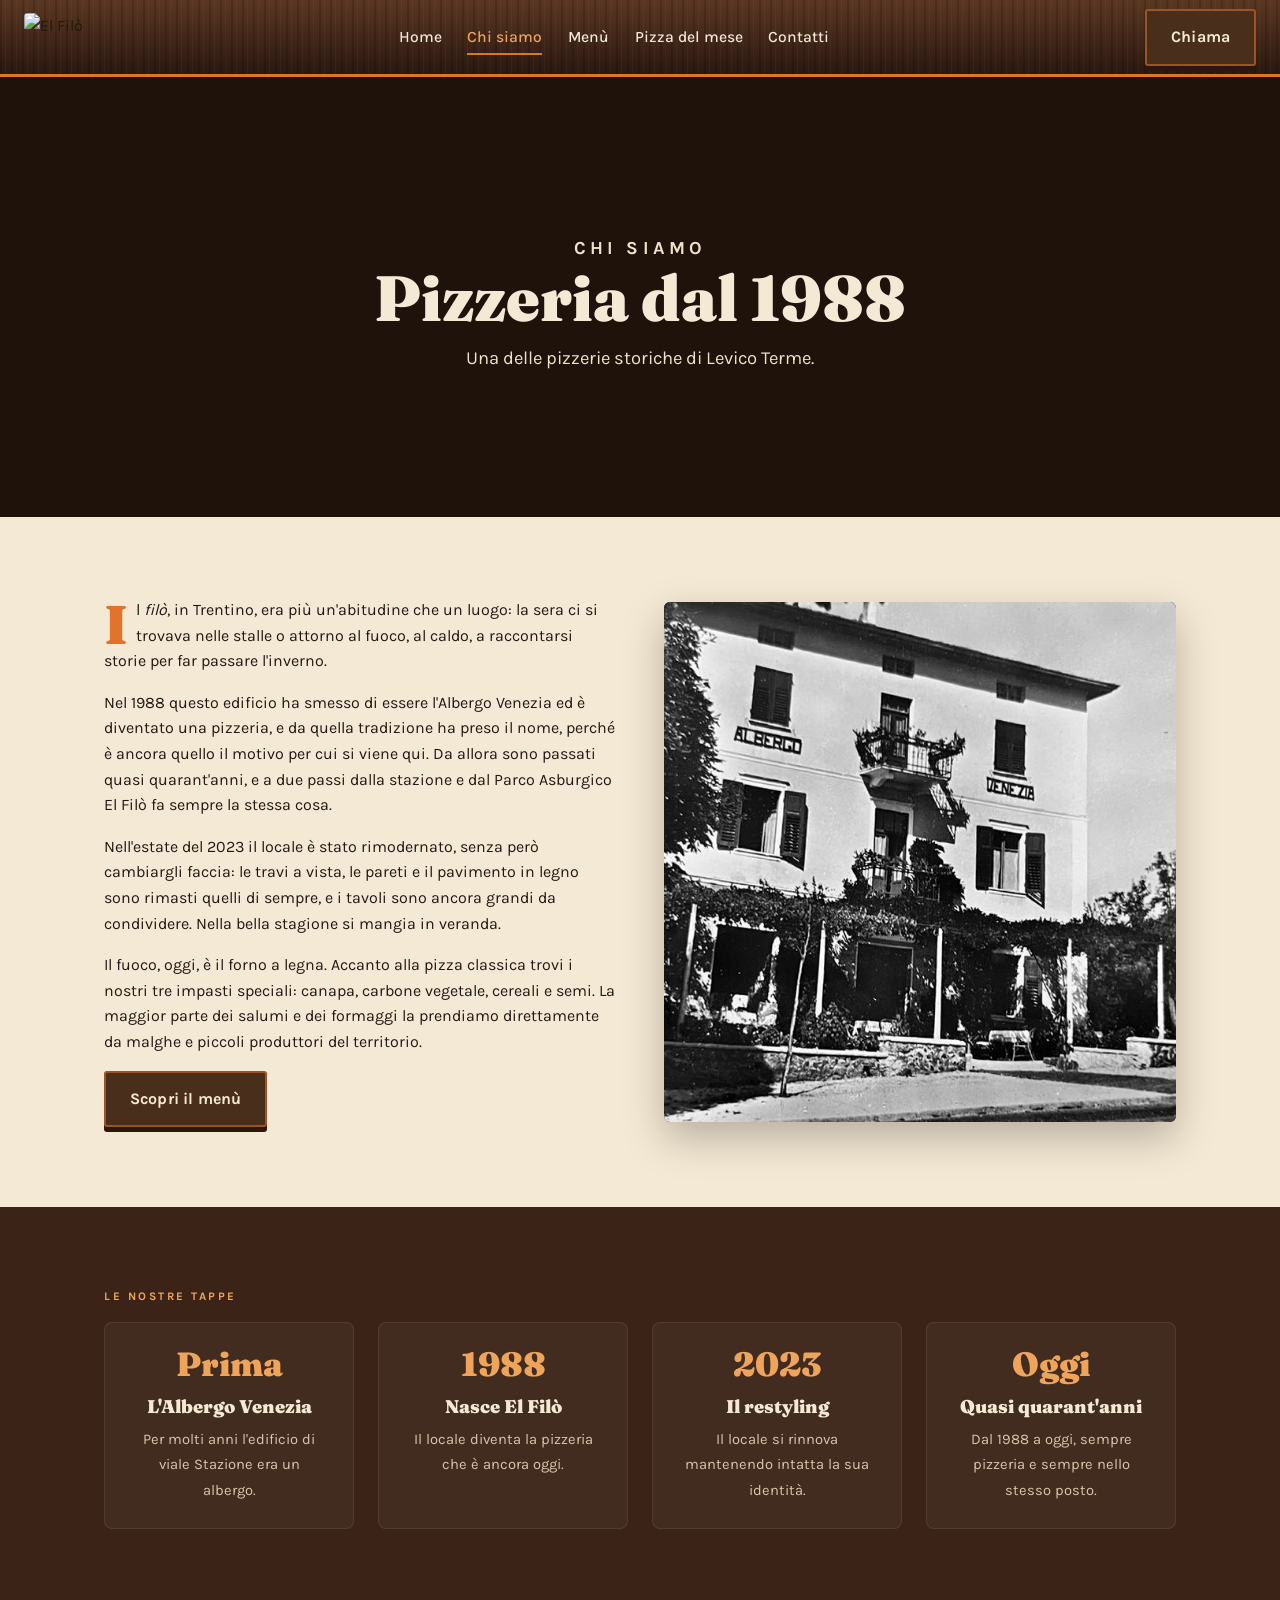
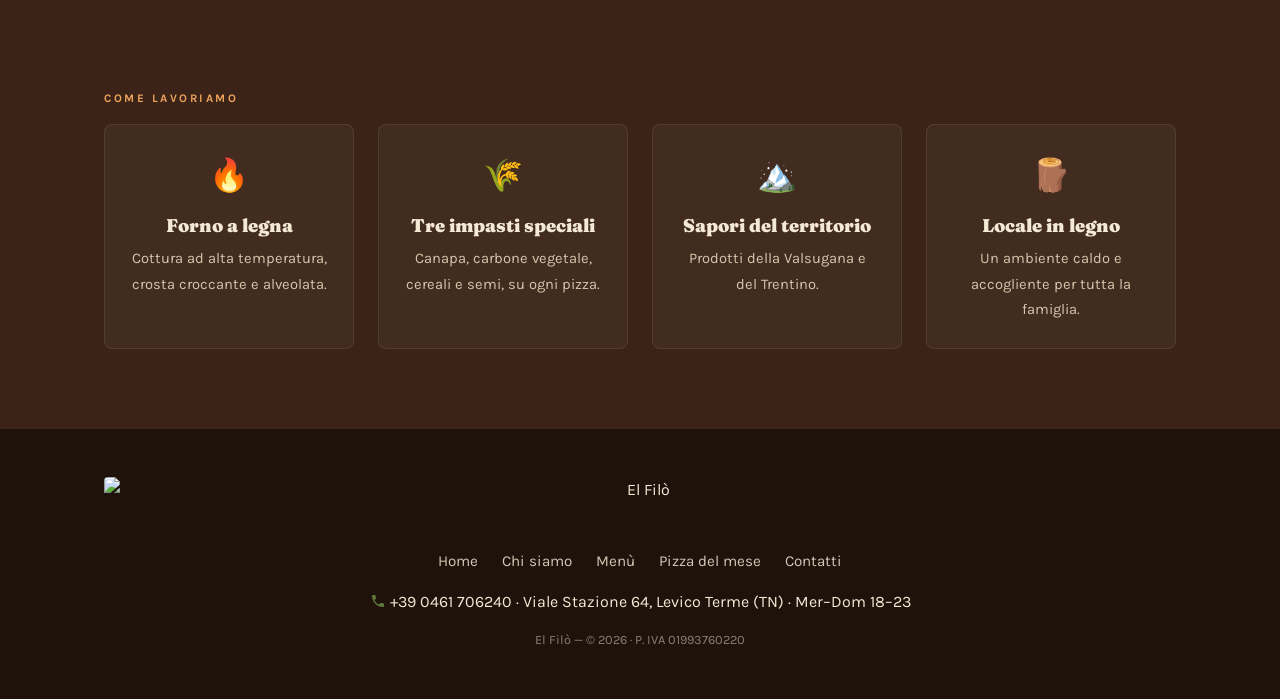
==== chi-siamo/index.html @ 8a780c8b "Indirizzi in cartelle, font in casa, mappa su richiesta Prepara il passaggio sul dominio elfilolevic" ====
<!DOCTYPE html>
<html lang="it">
<head>
<meta charset="UTF-8">
<meta name="viewport" content="width=device-width, initial-scale=1.0">
<title>Chi siamo — El Filò, pizzeria a Levico Terme</title>
<meta name="description" content="La storia di El Filò: prima era l'Albergo Venezia, dal 1988 è una pizzeria. Una delle pizzerie storiche di Levico Terme, forno a legna e locale tutto in legno.">
<link rel="icon" href="../images/logo.png">
<link rel="stylesheet" href="../styles.css">
</head>
<body>

<header>
  <div class="wood topbar">
    <a class="brand" href="../" aria-label="El Filò — home"><img src="../images/logo-big.jpg" alt="El Filò"></a>
    <nav class="main" id="menuNav">
      <a href="../">Home</a>
      <a href="../chi-siamo/" class="active">Chi siamo</a>
      <a href="../menu/">Menù</a>
      <a href="../pizza-del-mese/">Pizza del mese</a>
      <a href="../contatti/">Contatti</a>
    </nav>
    <div class="nav-tools">
      <a class="btn btn--fire" href="tel:+390461706240">Chiama</a>
      <button class="navtoggle" id="navToggle" aria-label="Apri menù" aria-expanded="false" aria-controls="menuNav">
        <span></span><span></span><span></span>
      </button>
    </div>
  </div>
</header>

<section class="pagehero" style="background:#1f120b url('../images/IMG_9890-scaled.jpg') center/cover no-repeat">
  <div class="wrap">
    <p class="eyebrow eyebrow--light">Chi siamo</p>
    <h1>Pizzeria dal 1988</h1>
    <p>Una delle pizzerie storiche di Levico Terme.</p>
  </div>
</section>

<section>
  <div class="wrap split">
    <div class="story reveal">
      <p class="drop">Il <em>filò</em>, in Trentino, era più un'abitudine che un luogo: la sera ci si trovava nelle stalle o attorno al fuoco, al caldo, a raccontarsi storie per far passare l'inverno.</p>
      <p>Nel 1988 questo edificio ha smesso di essere l'Albergo Venezia ed è diventato una pizzeria, e da quella tradizione ha preso il nome, perché è ancora quello il motivo per cui si viene qui. Da allora sono passati quasi quarant'anni, e a due passi dalla stazione e dal Parco Asburgico El Filò fa sempre la stessa cosa.</p>
      <p>Nell'estate del 2023 il locale è stato rimodernato, senza però cambiargli faccia: le travi a vista, le pareti e il pavimento in legno sono rimasti quelli di sempre, e i tavoli sono ancora grandi da condividere. Nella bella stagione si mangia in veranda.</p>
      <p>Il fuoco, oggi, è il forno a legna. Accanto alla pizza classica trovi i nostri tre impasti speciali: canapa, carbone vegetale, cereali e semi. La maggior parte dei salumi e dei formaggi la prendiamo direttamente da malghe e piccoli produttori del territorio.</p>
      <a class="btn btn--green" href="../menu/">Scopri il menù</a>
    </div>
    <div class="slideshow reveal">
      <img class="on" src="../images/albergo-venezia-storica.jpg" alt="L'Albergo Venezia, che occupava l'edificio prima del 1988">
      <img src="../images/IMG_9890-scaled.jpg" alt="La sala interna in legno di El Filò" loading="lazy">
      <img src="../images/IMG_9893-2-scaled.jpg" alt="La sala con il soppalco e le travi a vista" loading="lazy">
      <img src="../images/IMG_9925-2-scaled.jpg" alt="Tavoli apparecchiati sotto le travi di legno" loading="lazy">
      <img src="../images/IMG_9908-2-scaled.jpg" alt="Il bancone in legno di El Filò" loading="lazy">
      <img src="../images/IMG_9886-2-scaled.jpg" alt="L'ingresso di El Filò in viale Stazione" loading="lazy">
    </div>
  </div>
</section>

<section class="feature-strip">
  <div class="wrap">
    <p class="eyebrow eyebrow--light">Le nostre tappe</p>
    <div class="cards">
      <div class="fcard reveal"><div class="yr">Prima</div><b>L'Albergo Venezia</b><span>Per molti anni l'edificio di viale Stazione era un albergo.</span></div>
      <div class="fcard reveal"><div class="yr">1988</div><b>Nasce El Filò</b><span>Il locale diventa la pizzeria che è ancora oggi.</span></div>
      <div class="fcard reveal"><div class="yr">2023</div><b>Il restyling</b><span>Il locale si rinnova mantenendo intatta la sua identità.</span></div>
      <div class="fcard reveal"><div class="yr">Oggi</div><b>Quasi quarant'anni</b><span>Dal 1988 a oggi, sempre pizzeria e sempre nello stesso posto.</span></div>
    </div>
  </div>
</section>

<section class="feature-strip">
  <div class="wrap">
    <p class="eyebrow eyebrow--light">Come lavoriamo</p>
    <div class="cards">
      <div class="fcard reveal"><div class="ico">🔥</div><b>Forno a legna</b><span>Cottura ad alta temperatura, crosta croccante e alveolata.</span></div>
      <div class="fcard reveal"><div class="ico">🌾</div><b>Tre impasti speciali</b><span>Canapa, carbone vegetale, cereali e semi, su ogni pizza.</span></div>
      <div class="fcard reveal"><div class="ico">🏔️</div><b>Sapori del territorio</b><span>Prodotti della Valsugana e del Trentino.</span></div>
      <div class="fcard reveal"><div class="ico">🪵</div><b>Locale in legno</b><span>Un ambiente caldo e accogliente per tutta la famiglia.</span></div>
    </div>
  </div>
</section>

<footer>
  <div class="wrap">
    <img src="../images/logo-big.jpg" alt="El Filò">
    <nav class="fnav">
      <a href="../">Home</a><a href="../chi-siamo/">Chi siamo</a><a href="../menu/">Menù</a>
      <a href="../pizza-del-mese/">Pizza del mese</a><a href="../contatti/">Contatti</a>
    </nav>
    <p style="margin:.5rem 0 0"><span class="ic ic-phone"></span> +39 0461 706240 · Viale Stazione 64, Levico Terme (TN) · Mer–Dom 18–23</p>
    <p class="fine">El Filò — © 2026 · P. IVA 01993760220</p>
  </div>
</footer>

<script src="../app.js"></script>
</body>
</html>
---- styles.css ----
/* Font ospitati qui, non su Google: nessuna chiamata a terzi. */
/* Sottoinsiemi latin e latin-ext, gli unici che servono in italiano. */

@font-face {
  font-family: 'Caveat';
  font-style: normal;
  font-weight: 500;
  font-display: swap;
  src: url(fonts/caveat-500-normal-latin-ext.woff2) format('woff2');
  unicode-range: U+0100-02BA, U+02BD-02C5, U+02C7-02CC, U+02CE-02D7, U+02DD-02FF, U+0304, U+0308, U+0329, U+1D00-1DBF, U+1E00-1E9F, U+1EF2-1EFF, U+2020, U+20A0-20AB, U+20AD-20C0, U+2113, U+2C60-2C7F, U+A720-A7FF;
}
@font-face {
  font-family: 'Caveat';
  font-style: normal;
  font-weight: 500;
  font-display: swap;
  src: url(fonts/caveat-500-normal-latin.woff2) format('woff2');
  unicode-range: U+0000-00FF, U+0131, U+0152-0153, U+02BB-02BC, U+02C6, U+02DA, U+02DC, U+0304, U+0308, U+0329, U+2000-206F, U+20AC, U+2122, U+2191, U+2193, U+2212, U+2215, U+FEFF, U+FFFD;
}
@font-face {
  font-family: 'Caveat';
  font-style: normal;
  font-weight: 700;
  font-display: swap;
  src: url(fonts/caveat-500-normal-latin-ext.woff2) format('woff2');
  unicode-range: U+0100-02BA, U+02BD-02C5, U+02C7-02CC, U+02CE-02D7, U+02DD-02FF, U+0304, U+0308, U+0329, U+1D00-1DBF, U+1E00-1E9F, U+1EF2-1EFF, U+2020, U+20A0-20AB, U+20AD-20C0, U+2113, U+2C60-2C7F, U+A720-A7FF;
}
@font-face {
  font-family: 'Caveat';
  font-style: normal;
  font-weight: 700;
  font-display: swap;
  src: url(fonts/caveat-500-normal-latin.woff2) format('woff2');
  unicode-range: U+0000-00FF, U+0131, U+0152-0153, U+02BB-02BC, U+02C6, U+02DA, U+02DC, U+0304, U+0308, U+0329, U+2000-206F, U+20AC, U+2122, U+2191, U+2193, U+2212, U+2215, U+FEFF, U+FFFD;
}
@font-face {
  font-family: 'Fraunces';
  font-style: italic;
  font-weight: 500;
  font-display: swap;
  src: url(fonts/fraunces-500-italic-latin-ext.woff2) format('woff2');
  unicode-range: U+0100-02BA, U+02BD-02C5, U+02C7-02CC, U+02CE-02D7, U+02DD-02FF, U+0304, U+0308, U+0329, U+1D00-1DBF, U+1E00-1E9F, U+1EF2-1EFF, U+2020, U+20A0-20AB, U+20AD-20C0, U+2113, U+2C60-2C7F, U+A720-A7FF;
}
@font-face {
  font-family: 'Fraunces';
  font-style: italic;
  font-weight: 500;
  font-display: swap;
  src: url(fonts/fraunces-500-italic-latin.woff2) format('woff2');
  unicode-range: U+0000-00FF, U+0131, U+0152-0153, U+02BB-02BC, U+02C6, U+02DA, U+02DC, U+0304, U+0308, U+0329, U+2000-206F, U+20AC, U+2122, U+2191, U+2193, U+2212, U+2215, U+FEFF, U+FFFD;
}
@font-face {
  font-family: 'Fraunces';
  font-style: normal;
  font-weight: 400;
  font-display: swap;
  src: url(fonts/fraunces-400-normal-latin-ext.woff2) format('woff2');
  unicode-range: U+0100-02BA, U+02BD-02C5, U+02C7-02CC, U+02CE-02D7, U+02DD-02FF, U+0304, U+0308, U+0329, U+1D00-1DBF, U+1E00-1E9F, U+1EF2-1EFF, U+2020, U+20A0-20AB, U+20AD-20C0, U+2113, U+2C60-2C7F, U+A720-A7FF;
}
@font-face {
  font-family: 'Fraunces';
  font-style: normal;
  font-weight: 400;
  font-display: swap;
  src: url(fonts/fraunces-400-normal-latin.woff2) format('woff2');
  unicode-range: U+0000-00FF, U+0131, U+0152-0153, U+02BB-02BC, U+02C6, U+02DA, U+02DC, U+0304, U+0308, U+0329, U+2000-206F, U+20AC, U+2122, U+2191, U+2193, U+2212, U+2215, U+FEFF, U+FFFD;
}
@font-face {
  font-family: 'Fraunces';
  font-style: normal;
  font-weight: 600;
  font-display: swap;
  src: url(fonts/fraunces-400-normal-latin-ext.woff2) format('woff2');
  unicode-range: U+0100-02BA, U+02BD-02C5, U+02C7-02CC, U+02CE-02D7, U+02DD-02FF, U+0304, U+0308, U+0329, U+1D00-1DBF, U+1E00-1E9F, U+1EF2-1EFF, U+2020, U+20A0-20AB, U+20AD-20C0, U+2113, U+2C60-2C7F, U+A720-A7FF;
}
@font-face {
  font-family: 'Fraunces';
  font-style: normal;
  font-weight: 600;
  font-display: swap;
  src: url(fonts/fraunces-400-normal-latin.woff2) format('woff2');
  unicode-range: U+0000-00FF, U+0131, U+0152-0153, U+02BB-02BC, U+02C6, U+02DA, U+02DC, U+0304, U+0308, U+0329, U+2000-206F, U+20AC, U+2122, U+2191, U+2193, U+2212, U+2215, U+FEFF, U+FFFD;
}
@font-face {
  font-family: 'Fraunces';
  font-style: normal;
  font-weight: 900;
  font-display: swap;
  src: url(fonts/fraunces-400-normal-latin-ext.woff2) format('woff2');
  unicode-range: U+0100-02BA, U+02BD-02C5, U+02C7-02CC, U+02CE-02D7, U+02DD-02FF, U+0304, U+0308, U+0329, U+1D00-1DBF, U+1E00-1E9F, U+1EF2-1EFF, U+2020, U+20A0-20AB, U+20AD-20C0, U+2113, U+2C60-2C7F, U+A720-A7FF;
}
@font-face {
  font-family: 'Fraunces';
  font-style: normal;
  font-weight: 900;
  font-display: swap;
  src: url(fonts/fraunces-400-normal-latin.woff2) format('woff2');
  unicode-range: U+0000-00FF, U+0131, U+0152-0153, U+02BB-02BC, U+02C6, U+02DA, U+02DC, U+0304, U+0308, U+0329, U+2000-206F, U+20AC, U+2122, U+2191, U+2193, U+2212, U+2215, U+FEFF, U+FFFD;
}
@font-face {
  font-family: 'Karla';
  font-style: normal;
  font-weight: 400;
  font-display: swap;
  src: url(fonts/karla-400-normal-latin-ext.woff2) format('woff2');
  unicode-range: U+0100-02BA, U+02BD-02C5, U+02C7-02CC, U+02CE-02D7, U+02DD-02FF, U+0304, U+0308, U+0329, U+1D00-1DBF, U+1E00-1E9F, U+1EF2-1EFF, U+2020, U+20A0-20AB, U+20AD-20C0, U+2113, U+2C60-2C7F, U+A720-A7FF;
}
@font-face {
  font-family: 'Karla';
  font-style: normal;
  font-weight: 400;
  font-display: swap;
  src: url(fonts/karla-400-normal-latin.woff2) format('woff2');
  unicode-range: U+0000-00FF, U+0131, U+0152-0153, U+02BB-02BC, U+02C6, U+02DA, U+02DC, U+0304, U+0308, U+0329, U+2000-206F, U+20AC, U+2122, U+2191, U+2193, U+2212, U+2215, U+FEFF, U+FFFD;
}
@font-face {
  font-family: 'Karla';
  font-style: normal;
  font-weight: 500;
  font-display: swap;
  src: url(fonts/karla-400-normal-latin-ext.woff2) format('woff2');
  unicode-range: U+0100-02BA, U+02BD-02C5, U+02C7-02CC, U+02CE-02D7, U+02DD-02FF, U+0304, U+0308, U+0329, U+1D00-1DBF, U+1E00-1E9F, U+1EF2-1EFF, U+2020, U+20A0-20AB, U+20AD-20C0, U+2113, U+2C60-2C7F, U+A720-A7FF;
}
@font-face {
  font-family: 'Karla';
  font-style: normal;
  font-weight: 500;
  font-display: swap;
  src: url(fonts/karla-400-normal-latin.woff2) format('woff2');
  unicode-range: U+0000-00FF, U+0131, U+0152-0153, U+02BB-02BC, U+02C6, U+02DA, U+02DC, U+0304, U+0308, U+0329, U+2000-206F, U+20AC, U+2122, U+2191, U+2193, U+2212, U+2215, U+FEFF, U+FFFD;
}
@font-face {
  font-family: 'Karla';
  font-style: normal;
  font-weight: 700;
  font-display: swap;
  src: url(fonts/karla-400-normal-latin-ext.woff2) format('woff2');
  unicode-range: U+0100-02BA, U+02BD-02C5, U+02C7-02CC, U+02CE-02D7, U+02DD-02FF, U+0304, U+0308, U+0329, U+1D00-1DBF, U+1E00-1E9F, U+1EF2-1EFF, U+2020, U+20A0-20AB, U+20AD-20C0, U+2113, U+2C60-2C7F, U+A720-A7FF;
}
@font-face {
  font-family: 'Karla';
  font-style: normal;
  font-weight: 700;
  font-display: swap;
  src: url(fonts/karla-400-normal-latin.woff2) format('woff2');
  unicode-range: U+0000-00FF, U+0131, U+0152-0153, U+02BB-02BC, U+02C6, U+02DA, U+02DC, U+0304, U+0308, U+0329, U+2000-206F, U+20AC, U+2122, U+2191, U+2193, U+2212, U+2215, U+FEFF, U+FFFD;
}
/* ==========================================================================
   El Filò — foglio di stile condiviso (multi-pagina)
   Palette: marrone/legno ovunque · brace arancio come accento · verde SOLO sui bottoni
   ========================================================================== */
:root{
  --wood-950:#1F120B;
  --wood-900:#2A1810;
  --wood-800:#3B2417;
  --wood-700:#5A3722;   /* crosta */
  --wood-600:#7A4E2E;
  --ember:#E1732B;      /* brace / fuoco del forno */
  --ember-soft:#EFA45C;
  --green-btn:#3C4A2C;      /* verde bosco scuro — solo bottoni */
  --green-btn-h:#4C5D38;
  --btn:#4A2E1C;            /* marrone scuro — bottoni azione (Chiama/Menù/Prenota) */
  --btn-h:#5E3A22;
  --btn-sh:#2A1810;
  --green-ico:#5E7539;      /* verde bosco — icone (telefono, orari, luogo) */
  --cream:#F4E9D4;
  --cream-2:#EADCC0;
  --ink:#241812;
  --focus:#F6C177;

  --font-display:"Fraunces",Georgia,serif;
  --font-body:"Karla",system-ui,sans-serif;
  --font-hand:"Caveat",cursive;
  --maxw:1120px;
}

*{box-sizing:border-box}
html{scroll-behavior:smooth}
body{
  margin:0;font-family:var(--font-body);color:var(--ink);
  background:var(--cream);line-height:1.6;-webkit-font-smoothing:antialiased;
}
h1,h2,h3{font-family:var(--font-display);line-height:1.05;margin:0;font-weight:900}
p{margin:0 0 1rem}
a{color:inherit}
img{max-width:100%;display:block}
.wrap{max-width:var(--maxw);margin:0 auto;padding:0 1.5rem}
.eyebrow{font-weight:700;text-transform:uppercase;letter-spacing:.22em;font-size:.72rem;color:var(--ember);margin:0 0 1rem}
.eyebrow--light{color:var(--ember-soft)}

/* wood grain */
.wood{
  background-color:var(--wood-800);
  background-image:
    repeating-linear-gradient(90deg, rgba(0,0,0,.14) 0 2px, rgba(0,0,0,0) 2px 5px,
      rgba(255,255,255,.03) 5px 6px, rgba(0,0,0,0) 6px 11px),
    linear-gradient(180deg, var(--wood-700), var(--wood-900));
}

/* --- Buttons --- */
.btn{
  display:inline-flex;align-items:center;gap:.5rem;font-family:var(--font-body);font-weight:700;font-size:1rem;
  padding:.85rem 1.5rem;border-radius:3px;text-decoration:none;cursor:pointer;border:2px solid transparent;
  transition:transform .15s ease, background .2s ease, box-shadow .2s ease;letter-spacing:.01em;
}
/* Bottoni azione: marrone scuro uniforme, sottile bordo brace per staccare su legno e crema */
.btn--fire,.btn--green{background:var(--btn);color:var(--cream);border-color:rgba(225,115,43,.55);box-shadow:0 5px 0 var(--btn-sh)}
.btn--fire:hover,.btn--green:hover{transform:translateY(-2px);background:var(--btn-h);border-color:var(--ember);box-shadow:0 7px 0 var(--btn-sh)}
.btn--fire:active,.btn--green:active{transform:translateY(2px);box-shadow:0 2px 0 var(--btn-sh)}
.btn--ghost{background:transparent;color:var(--cream);border-color:rgba(244,233,212,.45)}
.btn--ghost:hover{border-color:var(--ember-soft);color:var(--ember-soft)}
a:focus-visible,button:focus-visible,summary:focus-visible{outline:3px solid var(--focus);outline-offset:3px}

/* --- Icone verde bosco (rimpiazzano le emoji colorate) --- */
.ic{display:inline-block;width:1em;height:1em;vertical-align:-.14em;flex:none;background:var(--green-ico);
  -webkit-mask:center/contain no-repeat;mask:center/contain no-repeat}
.ic-phone{-webkit-mask-image:url("data:image/svg+xml,%3Csvg xmlns='http://www.w3.org/2000/svg' viewBox='0 0 24 24'%3E%3Cpath d='M6.62 10.79c1.44 2.83 3.76 5.14 6.59 6.59l2.2-2.2c.27-.27.67-.36 1.02-.24 1.12.37 2.33.57 3.57.57.55 0 1 .45 1 1V20c0 .55-.45 1-1 1-9.39 0-17-7.61-17-17 0-.55.45-1 1-1h3.5c.55 0 1 .45 1 1 0 1.25.2 2.45.57 3.57.11.35.03.74-.25 1.02l-2.2 2.2z'/%3E%3C/svg%3E");mask-image:url("data:image/svg+xml,%3Csvg xmlns='http://www.w3.org/2000/svg' viewBox='0 0 24 24'%3E%3Cpath d='M6.62 10.79c1.44 2.83 3.76 5.14 6.59 6.59l2.2-2.2c.27-.27.67-.36 1.02-.24 1.12.37 2.33.57 3.57.57.55 0 1 .45 1 1V20c0 .55-.45 1-1 1-9.39 0-17-7.61-17-17 0-.55.45-1 1-1h3.5c.55 0 1 .45 1 1 0 1.25.2 2.45.57 3.57.11.35.03.74-.25 1.02l-2.2 2.2z'/%3E%3C/svg%3E")}
.ic-clock{-webkit-mask-image:url("data:image/svg+xml,%3Csvg xmlns='http://www.w3.org/2000/svg' viewBox='0 0 24 24'%3E%3Cpath d='M11.99 2C6.47 2 2 6.48 2 12s4.47 10 9.99 10C17.52 22 22 17.52 22 12S17.52 2 11.99 2zM12 20c-4.42 0-8-3.58-8-8s3.58-8 8-8 8 3.58 8 8-3.58 8-8 8zm.5-13H11v6l5.25 3.15.75-1.23-4.5-2.67z'/%3E%3C/svg%3E");mask-image:url("data:image/svg+xml,%3Csvg xmlns='http://www.w3.org/2000/svg' viewBox='0 0 24 24'%3E%3Cpath d='M11.99 2C6.47 2 2 6.48 2 12s4.47 10 9.99 10C17.52 22 22 17.52 22 12S17.52 2 11.99 2zM12 20c-4.42 0-8-3.58-8-8s3.58-8 8-8 8 3.58 8 8-3.58 8-8 8zm.5-13H11v6l5.25 3.15.75-1.23-4.5-2.67z'/%3E%3C/svg%3E")}
.ic-pin{-webkit-mask-image:url("data:image/svg+xml,%3Csvg xmlns='http://www.w3.org/2000/svg' viewBox='0 0 24 24'%3E%3Cpath d='M12 2C8.13 2 5 5.13 5 9c0 5.25 7 13 7 13s7-7.75 7-13c0-3.87-3.13-7-7-7zm0 9.5a2.5 2.5 0 0 1 0-5 2.5 2.5 0 0 1 0 5z'/%3E%3C/svg%3E");mask-image:url("data:image/svg+xml,%3Csvg xmlns='http://www.w3.org/2000/svg' viewBox='0 0 24 24'%3E%3Cpath d='M12 2C8.13 2 5 5.13 5 9c0 5.25 7 13 7 13s7-7.75 7-13c0-3.87-3.13-7-7-7zm0 9.5a2.5 2.5 0 0 1 0-5 2.5 2.5 0 0 1 0 5z'/%3E%3C/svg%3E")}
.ic-chat{-webkit-mask-image:url("data:image/svg+xml,%3Csvg xmlns='http://www.w3.org/2000/svg' viewBox='0 0 24 24'%3E%3Cpath d='M20 2H4c-1.1 0-2 .9-2 2v18l4-4h14c1.1 0 2-.9 2-2V4c0-1.1-.9-2-2-2z'/%3E%3C/svg%3E");mask-image:url("data:image/svg+xml,%3Csvg xmlns='http://www.w3.org/2000/svg' viewBox='0 0 24 24'%3E%3Cpath d='M20 2H4c-1.1 0-2 .9-2 2v18l4-4h14c1.1 0 2-.9 2-2V4c0-1.1-.9-2-2-2z'/%3E%3C/svg%3E")}
.ic--head{width:1.05em;height:1.05em;margin-right:.15em}

/* --- Header --- */
header{position:sticky;top:0;z-index:50}
.topbar{display:flex;align-items:center;justify-content:space-between;gap:1rem;padding:.55rem 1.5rem;border-bottom:3px solid var(--ember)}
.brand{display:flex;align-items:center;gap:.7rem;text-decoration:none}
.brand img{height:48px;width:auto;border-radius:4px}
nav.main{display:flex;align-items:center;gap:1.6rem}
nav.main a{color:var(--cream);text-decoration:none;font-weight:500;font-size:.98rem;position:relative;padding:.2rem 0}
nav.main a::after{content:"";position:absolute;left:0;bottom:-2px;width:0;height:2px;background:var(--ember);transition:width .2s}
nav.main a:hover::after,nav.main a.active::after{width:100%}
nav.main a.active{color:var(--ember-soft)}
.nav-tools{display:flex;align-items:center;gap:.9rem}
.navtoggle{display:none;position:relative;width:44px;height:44px;background:none;border:0;cursor:pointer;padding:0}
.navtoggle span{position:absolute;left:10px;right:10px;height:2px;border-radius:2px;background:var(--cream);transition:transform .4s cubic-bezier(.22,1,.36,1),opacity .25s,background .2s}
.navtoggle span:nth-child(1){top:14px}
.navtoggle span:nth-child(2){top:21px}
.navtoggle span:nth-child(3){top:28px}
.navtoggle:hover span{background:var(--ember-soft)}
.navtoggle[aria-expanded="true"] span:nth-child(1){transform:translateY(7px) rotate(45deg)}
.navtoggle[aria-expanded="true"] span:nth-child(2){opacity:0}
.navtoggle[aria-expanded="true"] span:nth-child(3){transform:translateY(-7px) rotate(-45deg)}

/* --- Generic section --- */
section{padding:5rem 0}
.section-head{max-width:62ch;margin-bottom:2.6rem}
.section-head h2{font-size:clamp(2rem,4.5vw,3rem)}
.section-head p{font-size:1.1rem;margin-top:.8rem;color:#5c4535}

/* --- Page hero (interne) --- */
.pagehero{position:relative;color:var(--cream);text-align:center;overflow:hidden}
.pagehero::before{content:"";position:absolute;inset:0;background:linear-gradient(180deg,rgba(31,18,11,.72),rgba(31,18,11,.86))}
.pagehero .wrap{position:relative;z-index:1;padding:4rem 1.5rem}
.pagehero h1{font-size:clamp(2.6rem,6vw,4rem)}
.pagehero p{font-size:1.15rem;color:#f0e2c8;margin:.8rem 0 0}

/* --- Home hero (foto) --- */
.hero{position:relative;color:var(--cream);overflow:hidden;min-height:88vh;display:flex;align-items:flex-end}
.hero::before{content:"";position:absolute;inset:0;
  background:linear-gradient(180deg, rgba(31,18,11,.55) 0%, rgba(31,18,11,.35) 40%, rgba(31,18,11,.92) 100%)}
.hero-inner{position:relative;z-index:2;width:100%;padding-bottom:3.5rem}
.hero .logo-big{height:120px;width:auto;margin-bottom:1.2rem;filter:drop-shadow(0 6px 18px rgba(0,0,0,.6))}
.hero h1{font-size:clamp(2.4rem,6vw,4.4rem);max-width:16ch;letter-spacing:-.01em}
.hero h1 em{color:var(--ember-soft);font-style:italic;font-weight:500}
.hero .lead{font-size:1.2rem;max-width:42ch;color:#f0e2c8;margin-top:1rem}
.hero-cta{display:flex;flex-wrap:wrap;gap:.9rem;margin-top:1.8rem}

/* --- Fascia info: orari + posizione GRANDI --- */
.info-band{background:var(--wood-900);color:var(--cream);padding:0}
.info-band .grid{display:grid;grid-template-columns:1.1fr 1fr;gap:0}
.info-col{padding:3.2rem clamp(1.5rem,5vw,3.5rem)}
.info-col + .info-col{border-left:1px solid rgba(255,255,255,.08)}
.info-col h2{font-size:clamp(1.8rem,4vw,2.4rem);color:var(--ember-soft);margin-bottom:1.2rem}
.hours-big{display:grid;gap:.15rem;font-size:1.35rem}
.hours-big .row{display:flex;justify-content:space-between;gap:1.5rem;padding:.55rem 0;border-bottom:1px solid rgba(255,255,255,.1)}
.hours-big .row:last-child{border-bottom:0}
.hours-big .row.closed{color:#b79b81}
.hours-big .row b{font-family:var(--font-display);font-weight:600;white-space:nowrap}
.hours-big .row .open{color:#fff}
.place-big{font-size:1.5rem;line-height:1.5}
.place-big .name{font-family:var(--font-display);font-size:2rem;color:#fff;display:block;margin-bottom:.3rem}
.place-big a{color:var(--ember-soft);font-weight:700;text-decoration:none}
.place-big a:hover{text-decoration:underline}
.place-actions{display:flex;flex-wrap:wrap;gap:.8rem;margin-top:1.5rem}

/* --- Chi siamo (marrone, niente verde) --- */
.split{display:grid;grid-template-columns:1fr 1fr;gap:3rem;align-items:center}
.split img{border-radius:6px;box-shadow:0 16px 40px rgba(0,0,0,.25);width:100%;height:100%;object-fit:cover;max-height:520px}
/* Foto a dissolvenza: le immagini stanno sovrapposte, cambia solo l'opacità */
.split .slideshow{position:relative;width:100%;height:520px;border-radius:6px;overflow:hidden;
  background:var(--wood-900);box-shadow:0 16px 40px rgba(0,0,0,.25)}
.split .slideshow img{position:absolute;inset:0;width:100%;height:100%;max-height:none;
  object-fit:cover;border-radius:0;box-shadow:none;opacity:0;transition:opacity 1.2s ease}
.split .slideshow img.on{opacity:1}
@media(prefers-reduced-motion:reduce){.split .slideshow img{transition:none}}
.story .drop::first-letter{font-family:var(--font-display);font-weight:900;font-size:3.4rem;float:left;line-height:.8;padding:.35rem .5rem .1rem 0;color:var(--ember)}
.feature-strip{background:var(--wood-800);color:var(--cream)}
.feature-strip .cards{display:grid;grid-template-columns:repeat(4,1fr);gap:1.5rem}
.fcard{background:rgba(255,255,255,.04);border:1px solid rgba(255,255,255,.08);border-radius:8px;padding:1.6rem;text-align:center}
.fcard .ico{font-size:2rem}
.fcard .yr{font-family:var(--font-display);font-weight:900;font-size:2.1rem;line-height:1;color:var(--ember-soft)}
.fcard b{font-family:var(--font-display);font-size:1.15rem;display:block;margin:.6rem 0 .3rem}
.fcard span{font-size:.92rem;color:#d8c6ac}

/* --- Menu --- */
.menu-note{display:inline-block;font-family:var(--font-hand);font-size:1.3rem;color:var(--wood-700);
  background:var(--cream-2);border:1px dashed var(--wood-600);border-radius:4px;padding:.2rem .8rem;margin-bottom:1.4rem}
.menu-cats{display:grid;grid-template-columns:repeat(2,1fr);gap:2.5rem 3.5rem}
.cat h3{font-size:1.5rem;color:var(--wood-800);display:flex;align-items:baseline;gap:.7rem;padding-bottom:.6rem;border-bottom:2px solid var(--wood-600)}
.cat h3 span{font-family:var(--font-body);font-size:.7rem;letter-spacing:.2em;text-transform:uppercase;color:var(--ember);font-weight:700}
.dish{display:flex;justify-content:space-between;gap:1rem;align-items:baseline;padding:.85rem 0;border-bottom:1px dotted rgba(90,55,34,.35)}
.dish:last-child{border-bottom:0}
.dish-name{font-weight:700;color:var(--ink)}
.dish-desc{display:block;font-weight:400;font-size:.9rem;color:#6a5240;margin-top:.15rem}
.dish-price{font-family:var(--font-display);font-weight:600;color:var(--wood-800);white-space:nowrap;font-size:1.1rem}

/* --- Menu a tendina (accordion) --- */
.menu-acc{max-width:860px;margin:0 auto;display:grid;gap:1rem}
.acc{background:var(--cream-2);border:1px solid var(--wood-600);border-radius:8px;overflow:hidden}
.acc>summary{list-style:none;cursor:pointer;display:flex;align-items:center;gap:.9rem;
  padding:1.05rem 1.4rem;font-family:var(--font-display);font-weight:900;font-size:clamp(1.2rem,3vw,1.5rem);color:var(--wood-800)}
.acc>summary::-webkit-details-marker{display:none}
.acc>summary .lbl{flex:1}
.acc>summary .tag{font-family:var(--font-body);font-size:.66rem;letter-spacing:.16em;text-transform:uppercase;font-weight:700;
  color:var(--ember);white-space:nowrap}
.acc>summary .tag--soon{color:#8a6f57}
.acc>summary .chev{flex:none;color:var(--wood-600);transition:transform .25s ease}
.acc[open]>summary .chev{transform:rotate(180deg)}
.acc[open]>summary{border-bottom:2px solid var(--wood-600)}
/* Blocco sempre visibile, senza tendina (es. Impasti speciali) */
.acc--static>.acc-head{display:flex;align-items:center;gap:.9rem;border-bottom:2px solid var(--wood-600);
  padding:1.05rem 1.4rem;font-family:var(--font-display);font-weight:900;font-size:clamp(1.2rem,3vw,1.5rem);color:var(--wood-800)}
.acc--static>.acc-head .lbl{flex:1}
.acc--static>.acc-head .tag{font-family:var(--font-body);font-size:.66rem;letter-spacing:.16em;text-transform:uppercase;font-weight:700;
  color:var(--ember);white-space:nowrap}
.acc-body{padding:.4rem 1.4rem 1.1rem}
.acc-body .dish:first-child{padding-top:.9rem}
.acc-note{font-family:var(--font-hand);font-size:1.2rem;color:var(--wood-700);padding:.9rem 0 .2rem}
.acc-sub{font-family:var(--font-display);font-weight:900;font-size:1.02rem;color:var(--wood-700);text-transform:uppercase;letter-spacing:.08em;
  margin:1.1rem 0 .1rem;padding-top:.7rem;border-top:1px solid rgba(90,55,34,.22)}
.acc-body>.acc-sub:first-child{margin-top:.3rem;padding-top:.3rem;border-top:0}
.acc-extra{display:block;font-size:.82rem;color:var(--ember);font-weight:700;margin-top:.5rem;letter-spacing:.02em}
.menu-foot{max-width:860px;margin:1.6rem auto 0;text-align:center;font-size:.92rem;color:#6a5240}
.menu-foot span{font-size:.82rem;color:#8a7159}

/* --- Pizza del mese (targa in legno) --- */
.board-wrap{background:var(--wood-900)}
.board{max-width:820px;margin:0 auto;position:relative;
  background-color:var(--wood-800);
  background-image:
    repeating-linear-gradient(90deg, rgba(0,0,0,.14) 0 2px, rgba(0,0,0,0) 2px 5px,
      rgba(255,255,255,.03) 5px 6px, rgba(0,0,0,0) 6px 11px),
    linear-gradient(180deg, var(--wood-700), var(--wood-900));
  border:14px solid #4a3021;border-radius:8px;
  box-shadow:0 24px 60px rgba(0,0,0,.6), inset 0 0 70px rgba(0,0,0,.45);
  padding:3.2rem 2.5rem;text-align:center;color:var(--cream)}
/* filetto brace inciso appena dentro la cornice */
.board::before{content:"";position:absolute;inset:.9rem;border:1px solid rgba(225,115,43,.42);border-radius:3px;pointer-events:none}
.board>*{position:relative}
.board h2{font-family:var(--font-display);font-weight:900;font-size:clamp(2.4rem,6.4vw,3.9rem);
  color:var(--cream);margin:0 0 .5rem;line-height:1.02}
.board .price-tag{font-family:var(--font-display);font-weight:600;font-size:1.9rem;color:var(--ember-soft);margin:0}
.board .ingredients{font-family:var(--font-body);font-size:1.08rem;max-width:44ch;margin:1.3rem auto 0;
  color:#e2d2b8;line-height:1.65}
.pdm-photo{max-width:460px;margin:2.5rem auto 0;border-radius:8px;overflow:hidden;border:6px solid var(--wood-700);box-shadow:0 16px 40px rgba(0,0,0,.5)}

/* --- Contatti --- */
.contact-grid{display:grid;grid-template-columns:1fr 1fr;gap:3rem}
.info-list{display:grid;gap:1.3rem}
.info-item{display:flex;gap:.9rem;align-items:flex-start}
.info-item .ico{font-size:1.4rem}
.info-item b{font-family:var(--font-display);font-size:1.15rem}
.info-item a{color:var(--wood-800);font-weight:700;text-decoration:none}
.info-item a:hover{color:var(--ember)}
.socials{display:flex;gap:.8rem;margin-top:.4rem}
.socials a{width:46px;height:46px;border-radius:6px;display:grid;place-items:center;background:var(--wood-800);color:var(--cream);text-decoration:none;font-weight:700;transition:background .2s}
.socials a:hover{background:var(--ember)}
.map-embed{width:100%;height:340px;border:0;border-radius:8px;filter:sepia(.15) saturate(1.05)}
/* La mappa Google mette cookie di terzi: si carica solo se la chiede l'utente */
.map-box{width:100%;height:340px;border-radius:8px;overflow:hidden;background:var(--cream-2);
  border:1px dashed var(--wood-600)}
.map-carica{width:100%;height:100%;display:flex;flex-direction:column;align-items:center;justify-content:center;
  gap:.5rem;padding:1.5rem;background:none;border:0;cursor:pointer;text-align:center;color:var(--wood-800);
  font-family:var(--font-body);transition:background .2s ease}
.map-carica:hover{background:rgba(225,115,43,.07)}
.map-carica b{font-family:var(--font-display);font-size:1.25rem}
.map-carica .ic{width:1.8em;height:1.8em}
.map-nota{font-size:.85rem;color:#7a6047;max-width:34ch;line-height:1.5}

/* --- Footer --- */
footer{background:var(--wood-950);color:var(--cream);padding:3rem 0 2rem;text-align:center}
footer img{height:56px;width:auto;margin:0 auto 1rem;border-radius:4px}
footer .fnav{display:flex;gap:1.5rem;justify-content:center;flex-wrap:wrap;margin:1rem 0;font-size:.95rem}
footer .fnav a{color:var(--cream);text-decoration:none;opacity:.85}
footer .fnav a:hover{color:var(--ember-soft);opacity:1}
footer .fine{font-size:.8rem;opacity:.5;margin-top:1rem}

/* reveal */
.reveal{opacity:0;transform:translateY(24px);transition:opacity .7s ease, transform .7s ease}
.reveal.in{opacity:1;transform:none}

/* --- Responsive --- */
@media(max-width:860px){
  nav.main{position:absolute;top:100%;left:0;right:0;flex-direction:column;align-items:stretch;gap:0;
    background:var(--wood-900);border-bottom:3px solid var(--ember);opacity:0;transform:translateY(-10px);visibility:hidden;pointer-events:none;
    transition:opacity .35s ease,transform .4s cubic-bezier(.22,1,.36,1),visibility 0s .4s;box-shadow:0 14px 24px -16px rgba(0,0,0,.55)}
  nav.main.open{opacity:1;transform:none;visibility:visible;pointer-events:auto;transition:opacity .35s ease,transform .4s cubic-bezier(.22,1,.36,1)}
  nav.main a{padding:1rem 1.5rem;border-top:1px solid rgba(255,255,255,.08);opacity:0;transform:translateY(-6px);transition:opacity .3s ease,transform .35s cubic-bezier(.22,1,.36,1)}
  nav.main.open a{opacity:1;transform:none}
  nav.main.open a:nth-child(1){transition-delay:.05s}
  nav.main.open a:nth-child(2){transition-delay:.1s}
  nav.main.open a:nth-child(3){transition-delay:.15s}
  nav.main.open a:nth-child(4){transition-delay:.2s}
  nav.main.open a:nth-child(5){transition-delay:.25s}
  nav.main a::after{display:none}
  .navtoggle{display:block}
  .info-band .grid{grid-template-columns:1fr}
  .info-col + .info-col{border-left:0;border-top:1px solid rgba(255,255,255,.08)}
  .split,.menu-cats,.contact-grid{grid-template-columns:1fr;gap:2rem}
  .split .slideshow{height:380px}
  .feature-strip .cards{grid-template-columns:1fr 1fr}
  section{padding:3.6rem 0}
  .hero{min-height:78vh}
}
@media(max-width:480px){
  .feature-strip .cards{grid-template-columns:1fr}
  .hours-big{font-size:1.15rem}
}
@media(prefers-reduced-motion:reduce){
  *{scroll-behavior:auto}
  .reveal{opacity:1;transform:none;transition:none}
  .navtoggle span,nav.main,nav.main a{transition:none}
  nav.main.open a{transition-delay:0s}
}
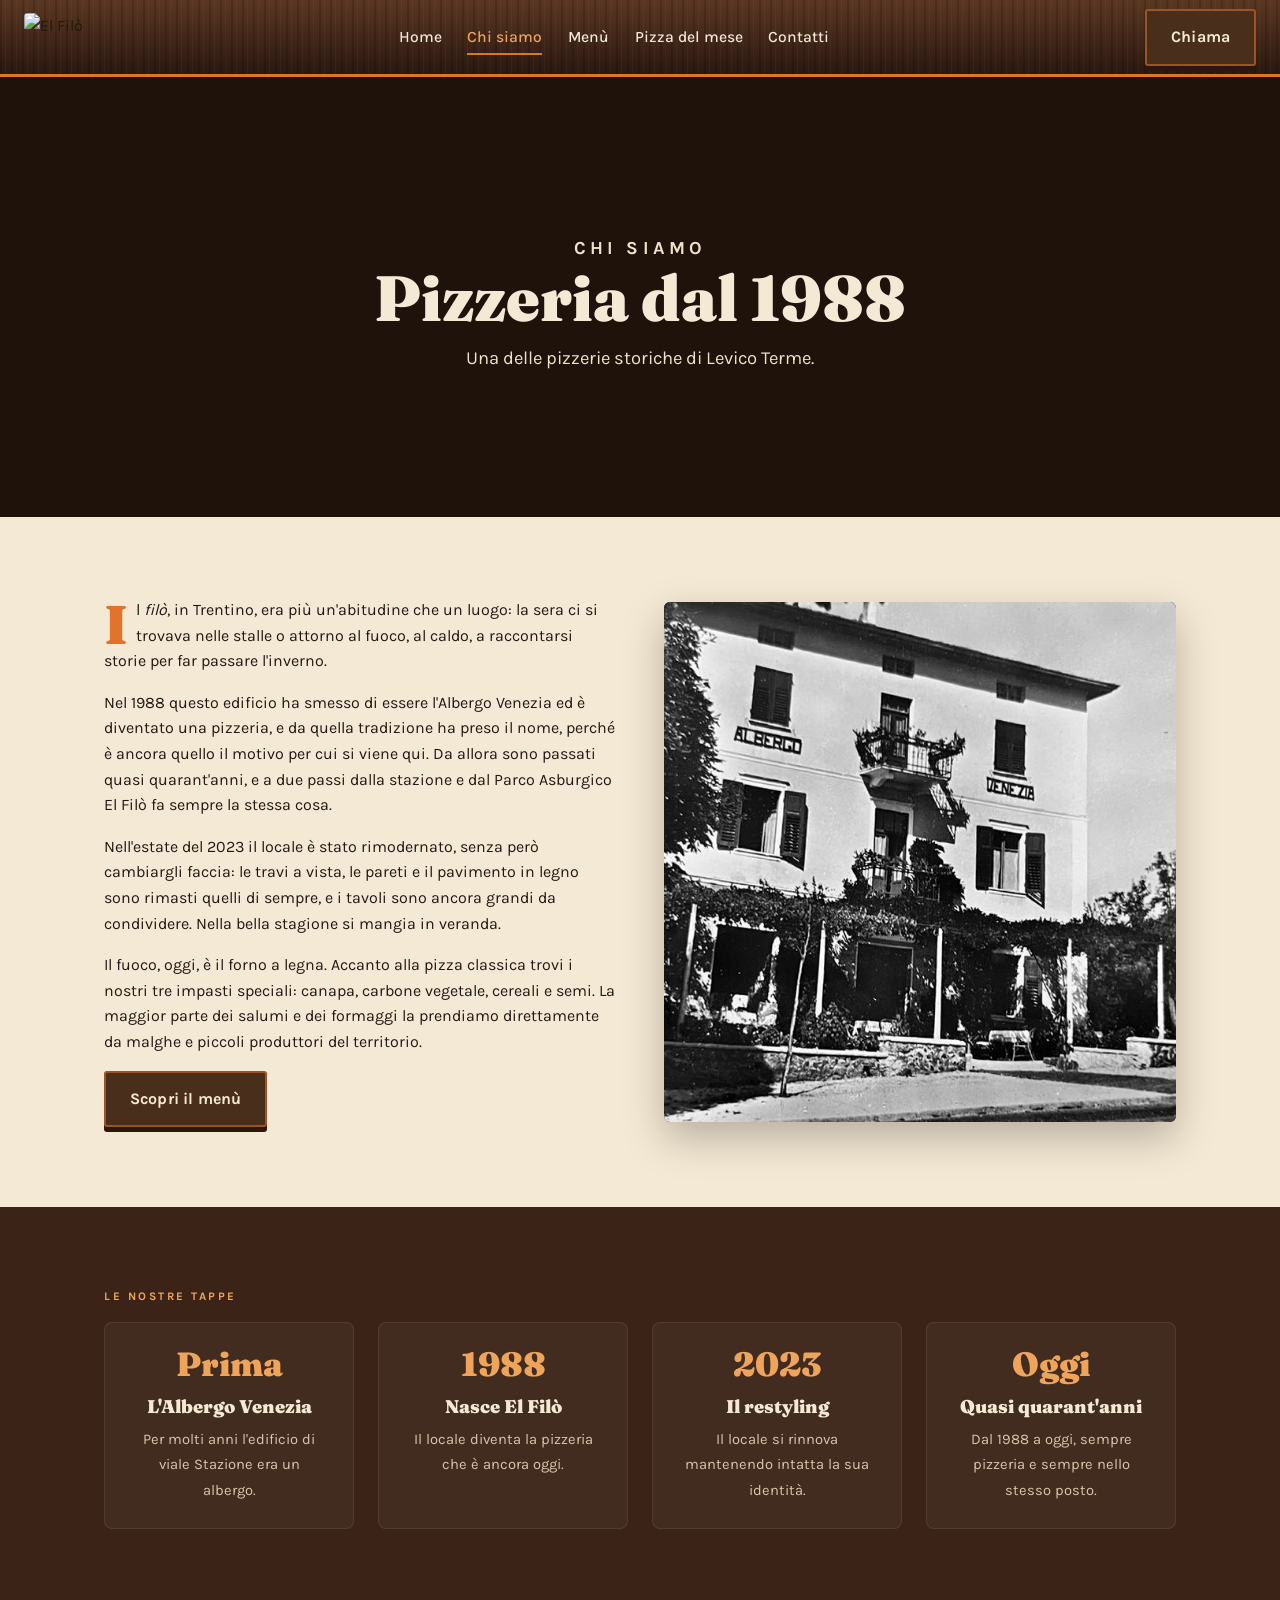
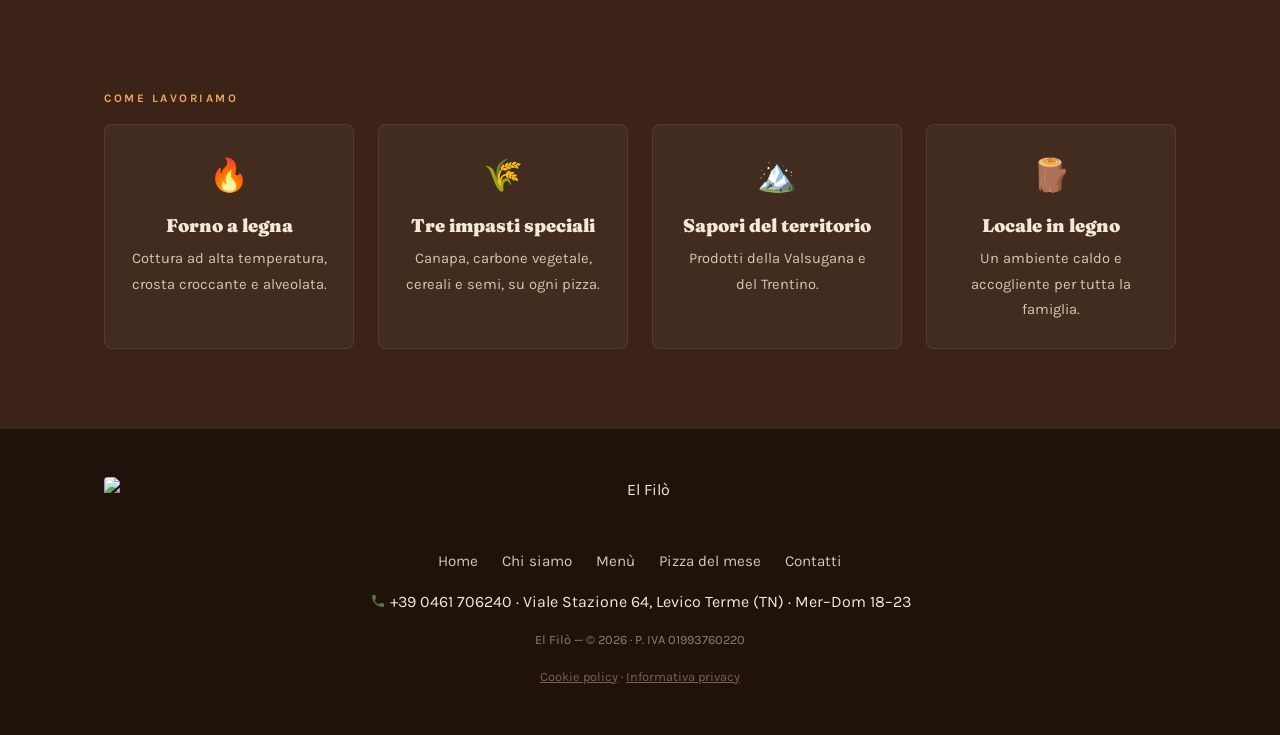
==== commit 9ed19584: "Pagine privacy e cookie policy Mantiene gli indirizzi gia' indicizzati /cookie-policy/ e /personal-d" ====
--- a/chi-siamo/index.html
+++ b/chi-siamo/index.html
@@ -90,6 +90,7 @@
     </nav>
     <p style="margin:.5rem 0 0"><span class="ic ic-phone"></span> +39 0461 706240 · Viale Stazione 64, Levico Terme (TN) · Mer–Dom 18–23</p>
     <p class="fine">El Filò — © 2026 · P. IVA 01993760220</p>
+    <p class="fine"><a href="../cookie-policy/">Cookie policy</a> · <a href="../personal-data-policy/">Informativa privacy</a></p>
   </div>
 </footer>
 
--- a/styles.css
+++ b/styles.css
@@ -432,3 +432,20 @@
   .navtoggle span,nav.main,nav.main a{transition:none}
   nav.main.open a{transition-delay:0s}
 }
+
+/* --- Pagine legali (privacy, cookie) --- */
+.legal-head{background:var(--wood-800);color:var(--cream);padding:3.5rem 0 2.6rem}
+.legal-head h1{font-size:clamp(2rem,5vw,3rem);margin-bottom:.6rem}
+.legal-head p{color:#d8c6ac;margin:0}
+.legal{max-width:70ch}
+.legal h2{font-size:1.35rem;color:var(--wood-800);margin:2.2rem 0 .7rem}
+.legal h2:first-child{margin-top:0}
+.legal p{margin:0 0 .9rem}
+.legal a{color:var(--wood-800);font-weight:700}
+.legal a:hover{color:var(--ember)}
+.legal-data{margin-top:2.4rem;padding-top:1rem;border-top:1px solid rgba(90,55,34,.25);
+  font-size:.88rem;color:#7a6047}
+/* segnaposto: deve saltare all'occhio finche' non e' compilato */
+.da-completare{background:#ffe9a8;color:#7a4a00;padding:.1rem .4rem;border-radius:3px}
+footer .fine a{color:#c9b393;text-decoration:underline}
+footer .fine a:hover{color:var(--ember-soft)}
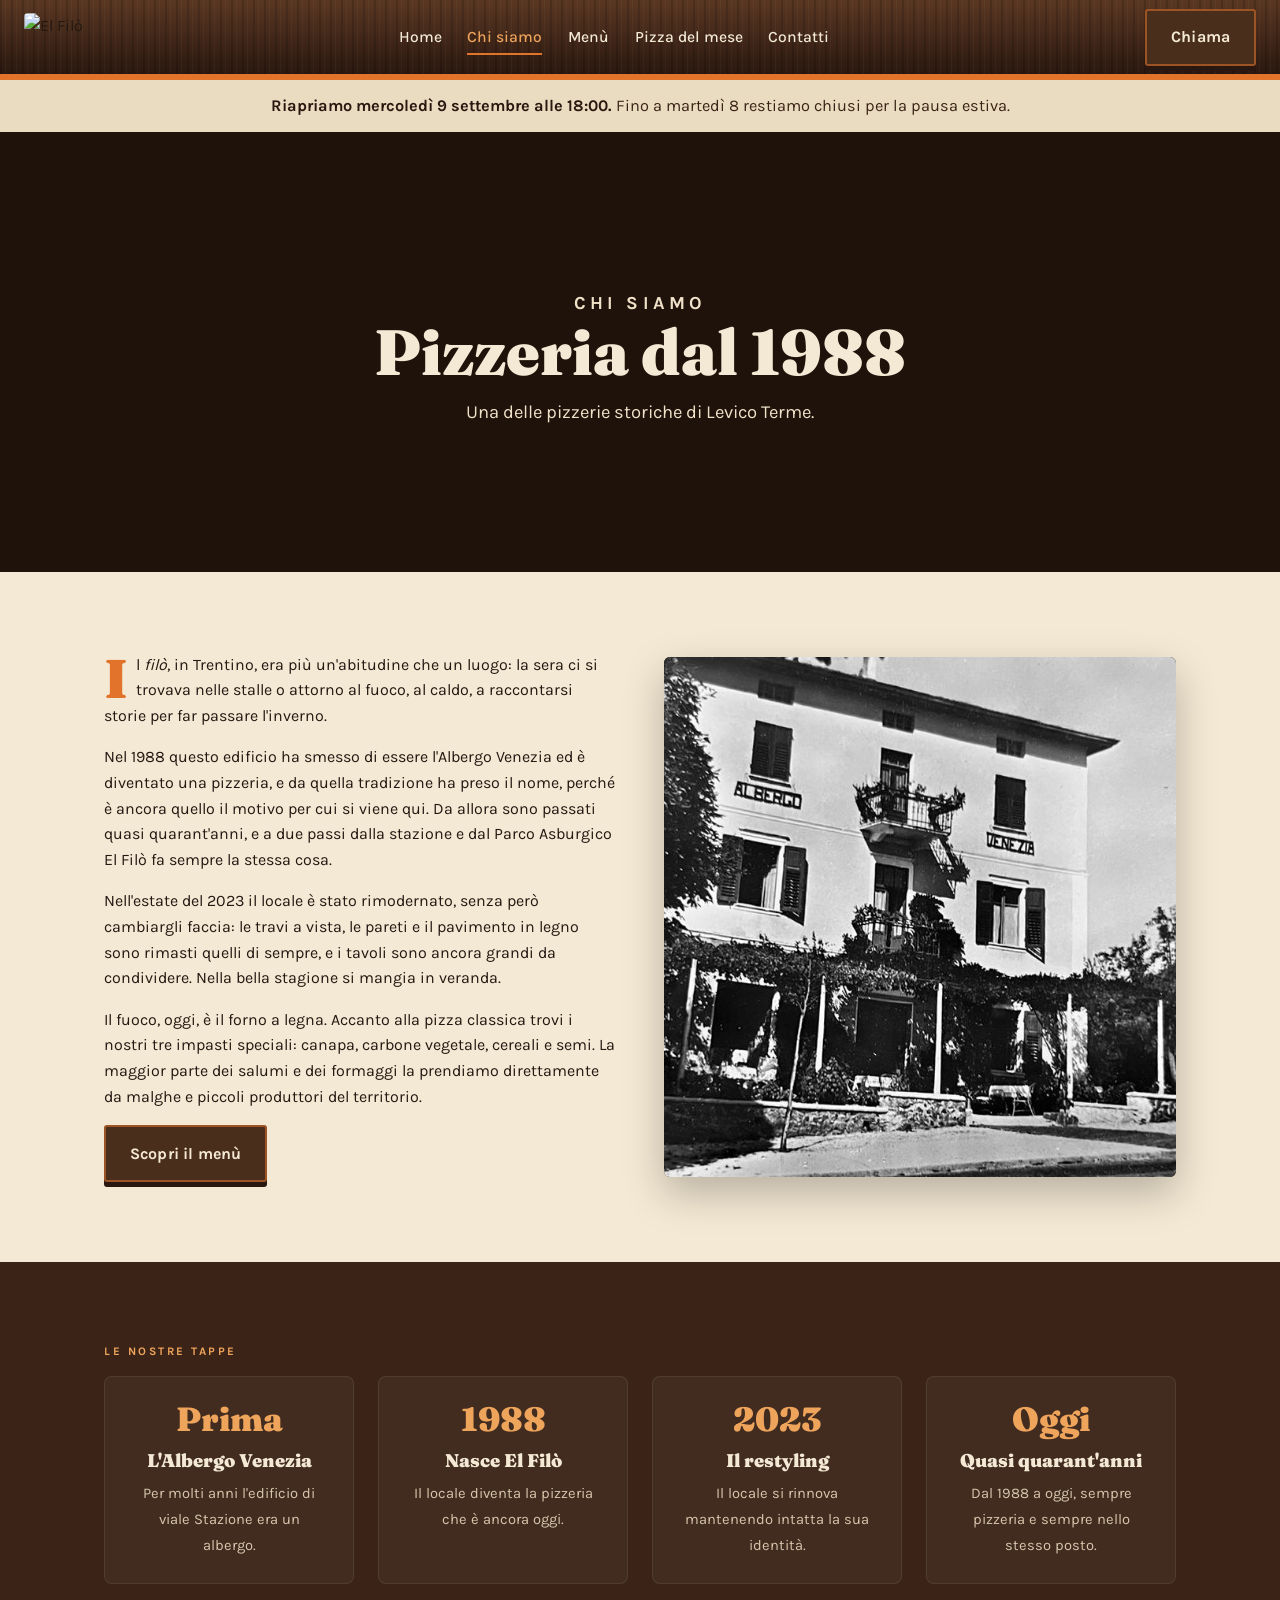
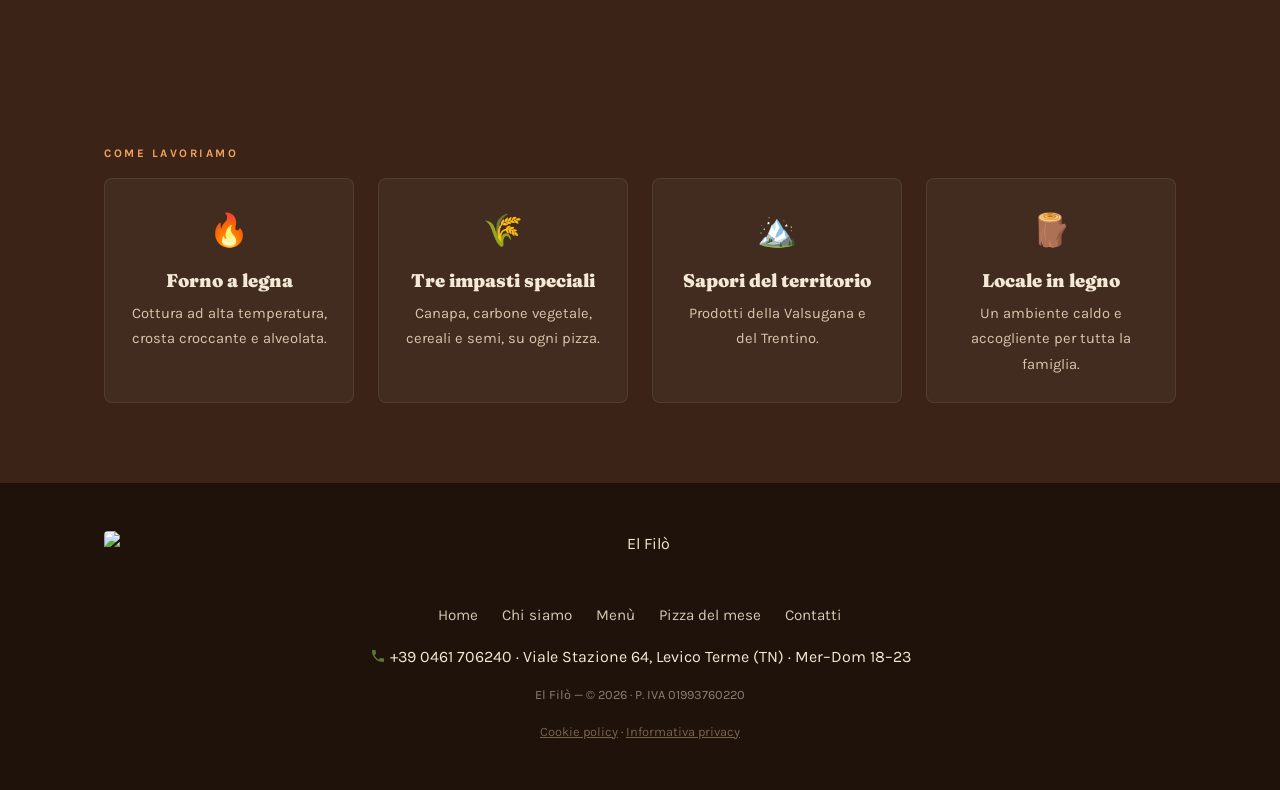
==== commit ba05c22c: "Avviso di chiusura, robots.txt e sitemap Avviso di riapertura del 9 settembre in cima a tutte e 7 le" ====
--- a/chi-siamo/index.html
+++ b/chi-siamo/index.html
@@ -28,6 +28,10 @@
     </div>
   </div>
 </header>
+
+<!-- AVVISO-CHIUSURA inizio | TOGLIERE dopo mercoledì 9 settembre 2026 -->
+<div class="avviso"><b>Riapriamo mercoledì 9 settembre alle 18:00.</b> Fino a martedì 8 restiamo chiusi per la pausa estiva.</div>
+<!-- AVVISO-CHIUSURA fine -->
 
 <section class="pagehero" style="background:#1f120b url('../images/IMG_9890-scaled.jpg') center/cover no-repeat">
   <div class="wrap">
--- a/styles.css
+++ b/styles.css
@@ -449,3 +449,9 @@
 .da-completare{background:#ffe9a8;color:#7a4a00;padding:.1rem .4rem;border-radius:3px}
 footer .fine a{color:#c9b393;text-decoration:underline}
 footer .fine a:hover{color:var(--ember-soft)}
+
+/* --- Avviso di chiusura (temporaneo, togliere col blocco AVVISO-CHIUSURA) --- */
+.avviso{background:var(--cream-2);color:var(--wood-800);border-top:3px solid var(--ember);
+  text-align:center;padding:.85rem 1.5rem;font-size:1.02rem;line-height:1.5}
+.avviso b{color:var(--wood-900)}
+@media(max-width:600px){.avviso{font-size:.94rem;padding:.75rem 1rem}}
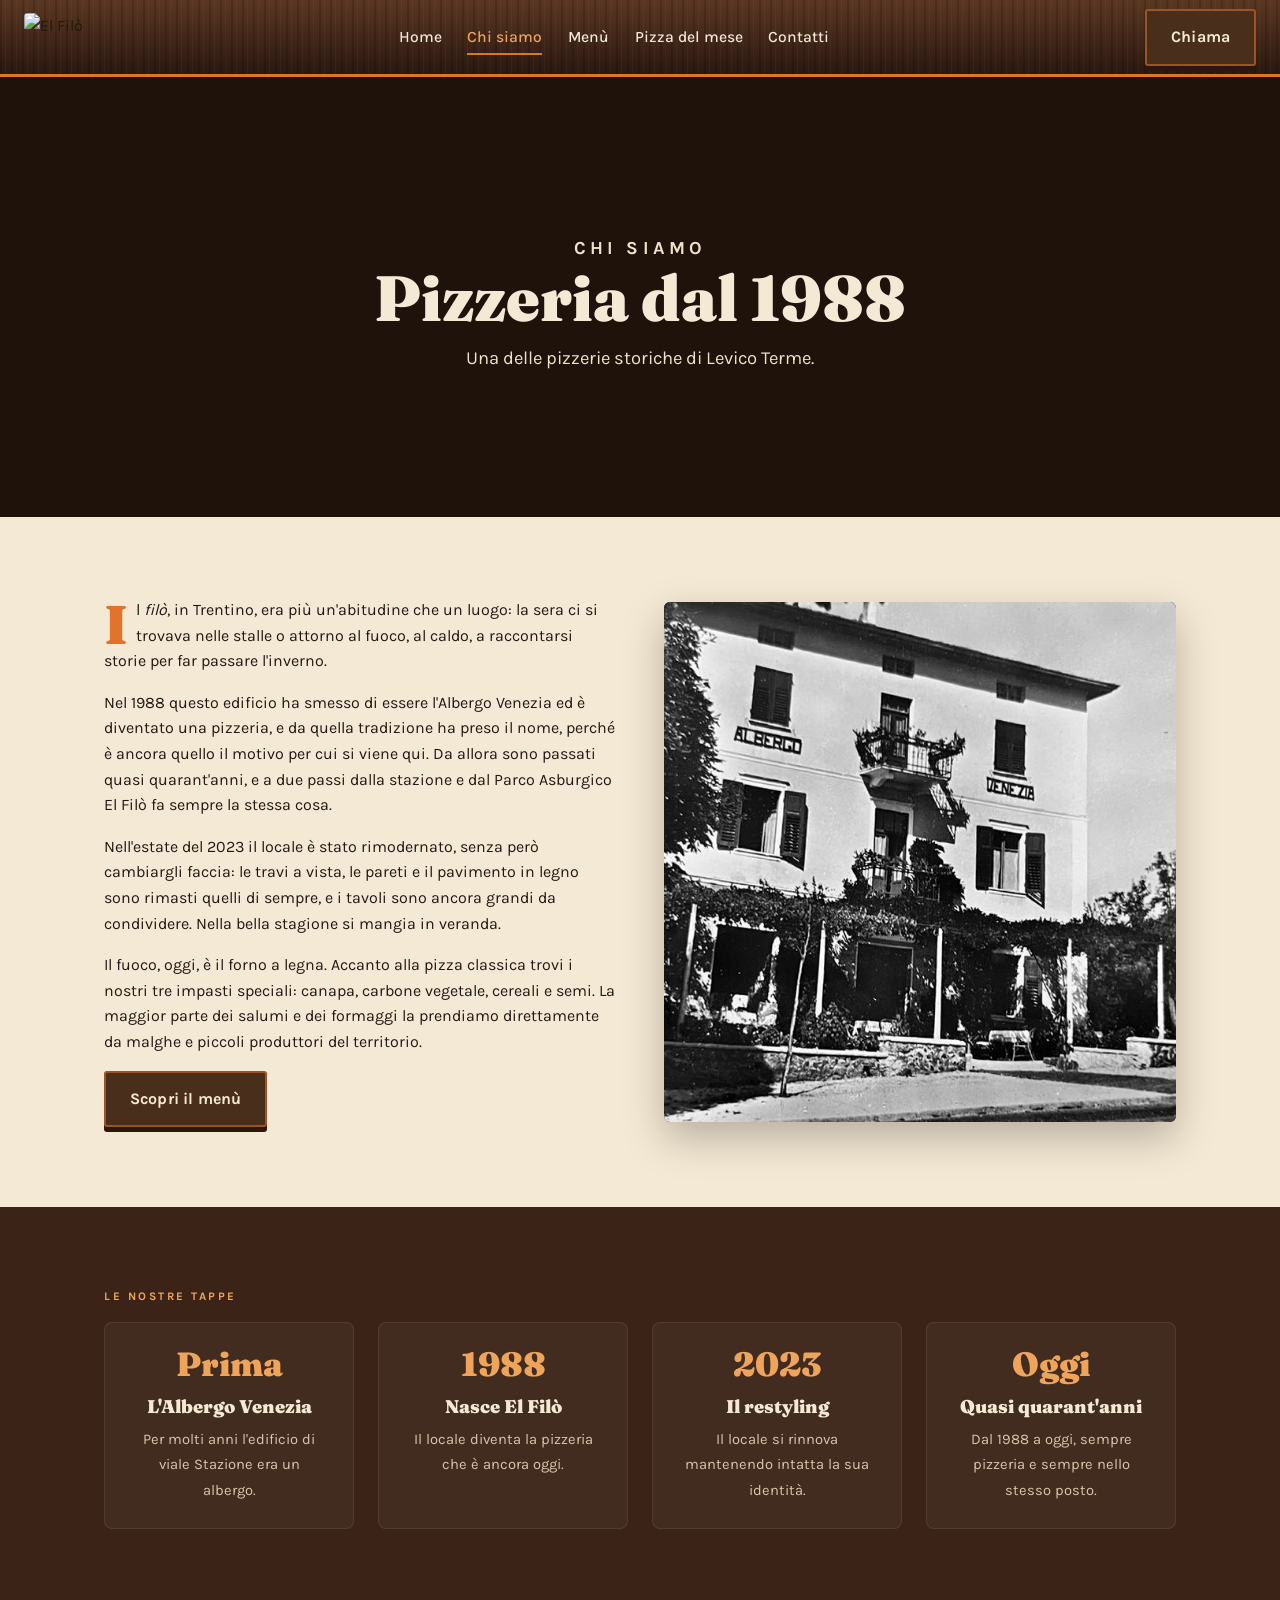
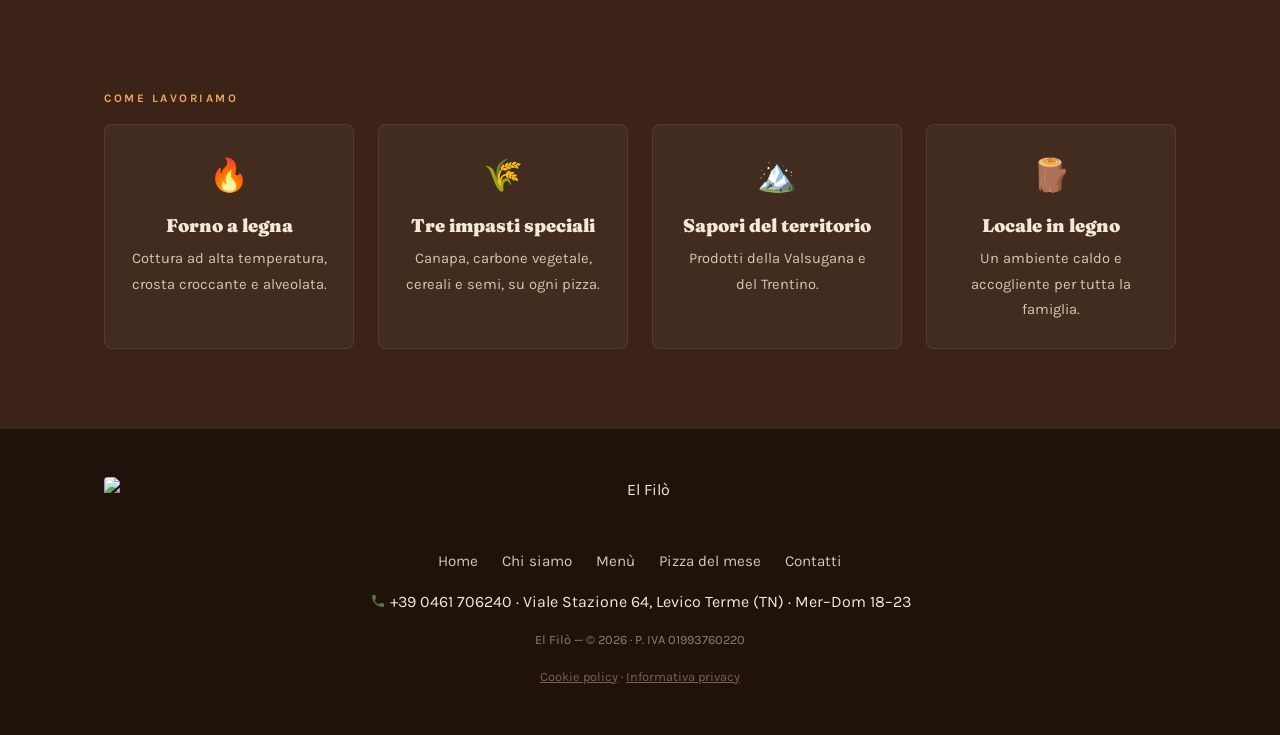
==== commit 7ce496fd: "Tolto l'avviso di chiusura: hanno riaperto il 9 settembre La fascia diceva "Riapriamo mercoledi 9 se" ====
--- a/chi-siamo/index.html
+++ b/chi-siamo/index.html
@@ -5,8 +5,20 @@
 <meta name="viewport" content="width=device-width, initial-scale=1.0">
 <title>Chi siamo — El Filò, pizzeria a Levico Terme</title>
 <meta name="description" content="La storia di El Filò: prima era l'Albergo Venezia, dal 1988 è una pizzeria. Una delle pizzerie storiche di Levico Terme, forno a legna e locale tutto in legno.">
+<link rel="canonical" href="https://www.elfilolevico.it/chi-siamo/">
+<meta property="og:type" content="website">
+<meta property="og:site_name" content="El Filò">
+<meta property="og:locale" content="it_IT">
+<meta property="og:url" content="https://www.elfilolevico.it/chi-siamo/">
+<meta property="og:title" content="Chi siamo — El Filò, pizzeria a Levico Terme">
+<meta property="og:description" content="La storia di El Filò: prima era l'Albergo Venezia, dal 1988 è una pizzeria. Una delle pizzerie storiche di Levico Terme, forno a legna e locale tutto in legno.">
+<meta property="og:image" content="https://www.elfilolevico.it/images/anteprima-social.jpg">
+<meta property="og:image:width" content="1200">
+<meta property="og:image:height" content="630">
+<meta property="og:image:alt" content="Una pizza di El Filò su un tavolo di legno">
+<meta name="twitter:card" content="summary_large_image">
 <link rel="icon" href="../images/logo.png">
-<link rel="stylesheet" href="../styles.css">
+<link rel="stylesheet" href="../styles.css?v=2">
 </head>
 <body>
 
@@ -28,10 +40,6 @@
     </div>
   </div>
 </header>
-
-<!-- AVVISO-CHIUSURA inizio | TOGLIERE dopo mercoledì 9 settembre 2026 -->
-<div class="avviso"><b>Riapriamo mercoledì 9 settembre alle 18:00.</b> Fino a martedì 8 restiamo chiusi per la pausa estiva.</div>
-<!-- AVVISO-CHIUSURA fine -->
 
 <section class="pagehero" style="background:#1f120b url('../images/IMG_9890-scaled.jpg') center/cover no-repeat">
   <div class="wrap">
@@ -98,6 +106,6 @@
   </div>
 </footer>
 
-<script src="../app.js"></script>
+<script src="../app.js?v=2"></script>
 </body>
 </html>
--- a/styles.css
+++ b/styles.css
@@ -359,6 +359,8 @@
 .board>*{position:relative}
 .board h2{font-family:var(--font-display);font-weight:900;font-size:clamp(2.4rem,6.4vw,3.9rem);
   color:var(--cream);margin:0 0 .5rem;line-height:1.02}
+.board h2.pdm-ingredienti{font-size:clamp(1.45rem,3.4vw,2.1rem);line-height:1.3;
+  max-width:24ch;margin:0 auto .9rem}
 .board .price-tag{font-family:var(--font-display);font-weight:600;font-size:1.9rem;color:var(--ember-soft);margin:0}
 .board .ingredients{font-family:var(--font-body);font-size:1.08rem;max-width:44ch;margin:1.3rem auto 0;
   color:#e2d2b8;line-height:1.65}
@@ -445,8 +447,6 @@
 .legal a:hover{color:var(--ember)}
 .legal-data{margin-top:2.4rem;padding-top:1rem;border-top:1px solid rgba(90,55,34,.25);
   font-size:.88rem;color:#7a6047}
-/* segnaposto: deve saltare all'occhio finche' non e' compilato */
-.da-completare{background:#ffe9a8;color:#7a4a00;padding:.1rem .4rem;border-radius:3px}
 footer .fine a{color:#c9b393;text-decoration:underline}
 footer .fine a:hover{color:var(--ember-soft)}
 
